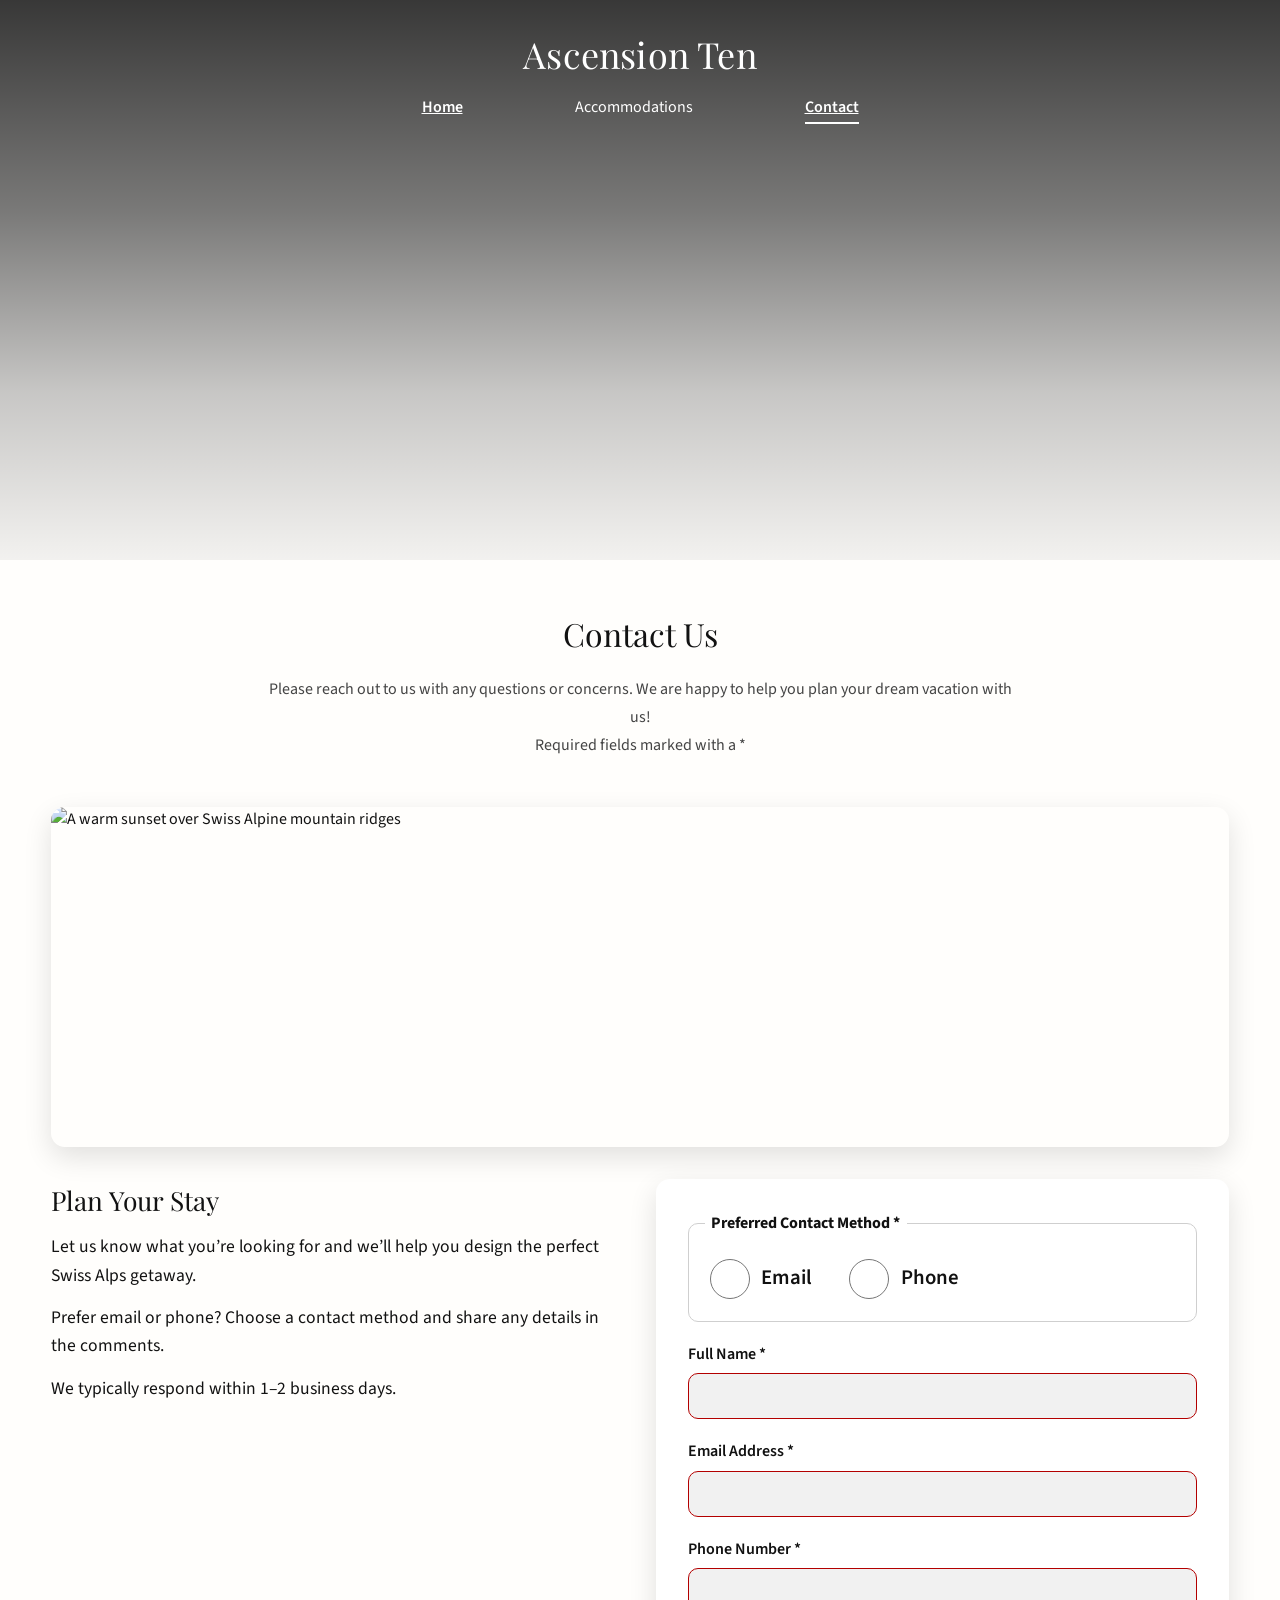
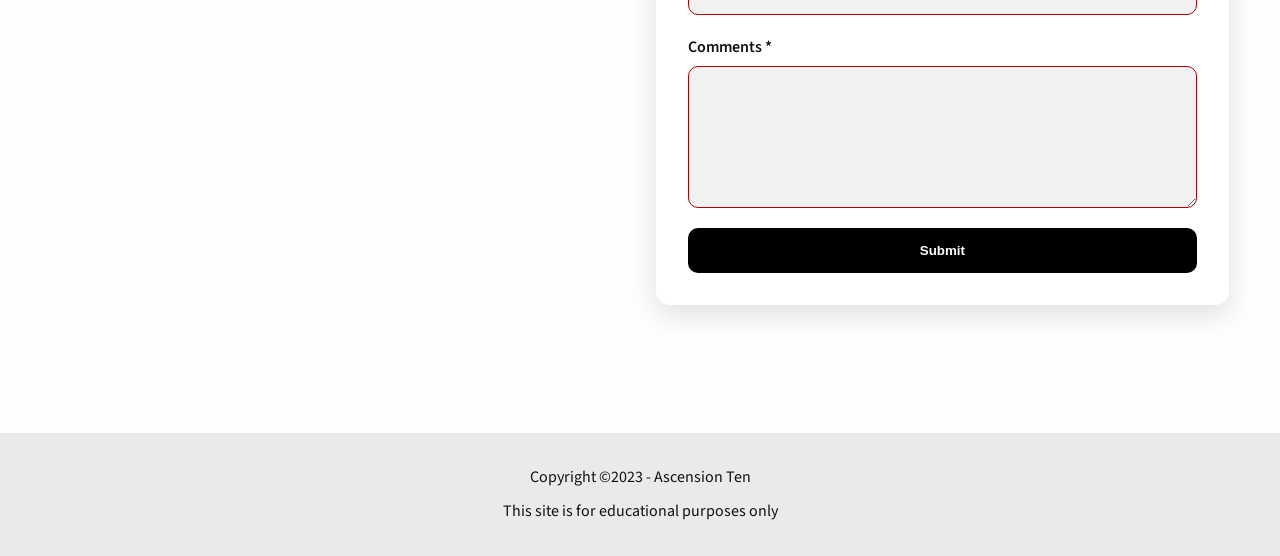
==== contact.html @ b1eeafda "Add files via upload uploaded files" ====
<!doctype html>
<html lang="en">
  <head>
    <meta charset="utf-8">
    <meta name="viewport" content="width=device-width, initial-scale=1">

    <title>Contact | Ascension Ten</title>

    <meta
      name="description"
      content="Please reach out to Ascension Ten with any questions or concerns so we can help plan your dream Swiss Alps vacation."
    >

    <!-- Favicon -->
    <link rel="icon" href="images/A10favicon.ico" type="image/x-icon">
    <link rel="shortcut icon" href="images/A10favicon.ico" type="image/x-icon">

    <!-- Google Fonts -->
    <link rel="preconnect" href="https://fonts.googleapis.com">
    <link rel="preconnect" href="https://fonts.gstatic.com" crossorigin>
    <link
      href="https://fonts.googleapis.com/css2?family=Playfair+Display:wght@600;700&family=Source+Sans+3:wght@400;600&display=swap"
      rel="stylesheet"
    >

    <!-- Stylesheet -->
    <link rel="stylesheet" href="styles.css">
  </head>

  <body>
    <a class="skip-link" href="#main">Skip to main content</a>

    <div class="page">
      <header class="site-header">
        <div class="container header-inner">
          <h1 class="site-title">
            <a href="index.html">Ascension Ten</a>
          </h1>

          <nav class="site-nav" aria-label="Primary navigation">
            <ul class="nav-list">
              <li><a href="index.html">Home</a></li>
              <li><span class="disabled-link" aria-disabled="true">Accommodations</span></li>
              <li><a href="contact.html" aria-current="page">Contact</a></li>
            </ul>
          </nav>
        </div>

        <!-- Decorative hero background via CSS -->
        <div class="hero hero--blank" role="presentation"></div>
      </header>

      <main id="main" class="site-main">
        <div class="container">
          <h2>Contact Us</h2>

          <p class="intro">
            Please reach out to us with any questions or concerns. We are happy to help you plan your dream vacation with us!
            <br>
            Required fields marked with a *
          </p>

          <figure class="contact-banner">
            <img
              src="images/swiss-sunset.jpg"
              alt="A warm sunset over Swiss Alpine mountain ridges"
              width="1200"
              height="800"
            >
          </figure>

          <section class="contact-grid" aria-label="Contact information and form">
            <section class="contact-info" aria-label="Contact information">
              <h3 class="contact-info-title">Plan Your Stay</h3>
              <p>Let us know what you’re looking for and we’ll help you design the perfect Swiss Alps getaway.</p>
              <p>Prefer email or phone? Choose a contact method and share any details in the comments.</p>
              <p>We typically respond within 1–2 business days.</p>
            </section>

            <form class="form" action="https://wp.zybooks.com/form-viewer.php" method="post" target="_blank">

              <fieldset class="fieldset">
                <legend>Preferred Contact Method *</legend>
                <div class="radio-group">
                  <label for="prefEmail">
                    <input id="prefEmail" name="preferredContact" type="radio" value="email" required>
                    Email
                  </label>
                  <label for="prefPhone">
                    <input id="prefPhone" name="preferredContact" type="radio" value="phone" required>
                    Phone
                  </label>
                </div>
              </fieldset>

              <div class="field">
                <label for="fullName">Full Name *</label>
                <input id="fullName" name="fullName" type="text" autocomplete="name" required>
              </div>

              <div class="field">
                <label for="email">Email Address *</label>
                <input id="email" name="email" type="email" autocomplete="email" required>
              </div>

              <div class="field">
                <label for="phone">Phone Number *</label>
                <input id="phone" name="phone" type="tel" autocomplete="tel" required>
              </div>

              <div class="field">
                <label for="comments">Comments *</label>
                <textarea id="comments" name="comments" rows="6" required></textarea>
              </div>

              <button class="btn" type="submit">Submit</button>
            </form>
          </section>
        </div>
      </main>

      <footer class="site-footer">
        <div class="container">
          <p>Copyright ©2023 - Ascension Ten</p>
          <p>This site is for educational purposes only</p>
        </div>
      </footer>
    </div>
  </body>
</html>
---- styles.css ----
/* http://meyerweb.com/eric/tools/css/reset/ 
   v2.0 | 20110126
   License: none (public domain)
*/
html, body, div, span, applet, object, iframe,
h1, h2, h3, h4, h5, h6, p, blockquote, pre,
a, abbr, acronym, address, big, cite, code,
del, dfn, em, img, ins, kbd, q, s, samp,
small, strike, strong, sub, sup, tt, var,
b, u, i, center,
dl, dt, dd, ol, ul, li,
fieldset, form, label, legend,
table, caption, tbody, tfoot, thead, tr, th, td,
article, aside, canvas, details, embed, 
figure, figcaption, footer, header, hgroup, 
menu, nav, output, ruby, section, summary,
time, mark, audio, video {
  margin: 0;
  padding: 0;
  border: 0;
  font-size: 100%;
  font: inherit;
  vertical-align: baseline;
}
article, aside, details, figcaption, figure, 
footer, header, hgroup, menu, nav, section {
  display: block;
}
body { line-height: 1; }
ol, ul { list-style: none; }
blockquote, q { quotes: none; }
blockquote:before, blockquote:after,
q:before, q:after { content: ""; content: none; }
table { border-collapse: collapse; border-spacing: 0; }

/* GLOBAL BOX SIZING */
*,
*::before,
*::after {
  box-sizing: border-box;
}

/* VARIABLES / BASE */
:root {
  /* REQUIRED fixed width: 1280px OR 1440px */
  --max-width: 1280px;
  --page-padding: 4%;

  --bg: #fffefc;
  --text: #121212;
  --muted: #444;

  --shadow: 0 10px 28px rgba(0, 0, 0, 0.12);
  --radius: 14px;
}

body {
  font-family: "Source Sans 3", system-ui, -apple-system, "Segoe UI", Roboto, Arial, sans-serif;
  background: var(--bg);
  color: var(--text);
  line-height: 1.6;
  font-size: 1rem;
}

img {
  max-width: 100%;
  height: auto;
  display: block;
}

.radio-group input[type="radio"] {
  width: 3em;
  height: 3em;
  accent-color: #333;
}

.page {
  min-height: 100vh;
  display: flex;
  flex-direction: column;
}

/* Fixed-width centered content */
.container {
  width: min(var(--max-width), calc(100% - (var(--page-padding) * 2)));
  margin: 0 auto;
}

.site-main {
  flex: 1;
  padding: 3rem 0 4rem;
}

/* ACCESSIBILITY */
.skip-link {
  position: absolute;
  left: -999px;
  top: auto;
  width: 1px;
  height: 1px;
  overflow: hidden;
}
.skip-link:focus {
  left: 1rem;
  top: 1rem;
  width: auto;
  height: auto;
  padding: 0.75rem 1rem;
  background: #fff;
  border: 2px solid #000;
  z-index: 1000;
}

/* HEADER + HERO (background image) */
.site-header {
  position: relative;
  background: url("images/swiss-valley.jpg") center/cover no-repeat;
  color: #fff;
  min-height: 560px;
  display: flex;
  flex-direction: column;
}

/* Overlay for readability */
.site-header::before {
  content: "";
  position: absolute;
  inset: 0;
  background: linear-gradient(
    to bottom,
    rgba(0, 0, 0, 0.78) 0%,
    rgba(0, 0, 0, 0.52) 38%,
    rgba(0, 0, 0, 0.22) 70%,
    rgba(0, 0, 0, 0.05) 100%
  );
  z-index: 0;
}

.header-inner,
.hero,
.hero-content {
  position: relative;
  z-index: 1;
}

.header-inner {
  padding: 1.6rem 0 1.25rem;
  display: flex;
  flex-direction: column;
  align-items: center;
  gap: 0.75rem;
  text-align: center;
}

.site-title {
  font-family: "Playfair Display", Georgia, serif;
  font-size: 2.25rem;
  letter-spacing: 0.2px;
}
.site-title a {
  color: #fff;
  text-decoration: none;
}

/* Navigation */
.nav-list {
  display: flex;
  gap: 7rem;
  justify-content: center;
  flex-wrap: wrap;
}

.site-nav a,
.site-nav a:visited {
  color: #fff;
  font-weight: 600;
  padding-bottom: 4px;
  border-bottom: 2px solid transparent;
}

.site-nav a:hover,
.site-nav a:focus-visible {
  outline: none;
  border-color: #fff;
}

.site-nav a[aria-current="page"] {
  border-color: #fff;
}

.site-nav a[aria-disabled="true"] {
  opacity: 0.65;
  pointer-events: none;
}

/* Hero content layout  */
.hero {
  flex: 1;
  display: flex;
  align-items: flex-end;
}
.hero-content {
  padding: 0 0 3.25rem;
}
.hero-kicker {
  font-size: 0.95rem;
  letter-spacing: 0.14em;
  text-transform: uppercase;
  opacity: 0.92;
  margin-bottom: 0.35rem;
}
.hero-tagline {
  font-family: "Playfair Display", Georgia, serif;
  font-weight: 700;
  font-size: clamp(2.3rem, 4.6vw, 3.7rem);
  line-height: 1.15;
  max-width: 20ch;
}

/* Contact page hero uses a blank element for spacing */
.hero--blank {
  flex: 1;
}

/* TYPOGRAPHY / INTRO */
h2 {
  font-family: "Playfair Display", Georgia, serif;
  font-size: 2rem;
  text-align: center;
  margin-bottom: 1rem;
}

h3 {
  font-family: "Playfair Display", Georgia, serif;
  font-size: 1.2rem;
  margin-bottom: 0.5rem;
}

.intro {
  max-width: 760px;
  margin: 0 auto 3rem;
  text-align: center;
  line-height: 1.75;
  color: var(--muted);
}

.intro-title {
  margin-bottom: 0.75rem;
}

.intro-text {
  color: var(--muted);
  font-size: 1.05rem;
}

/* INDEX: FEATURES */
.features {
  display: grid;
  grid-template-columns: 1fr 1fr;
  gap: 2rem;
}

.feature {
  background: #fff;
  border-radius: var(--radius);
  overflow: hidden;
  box-shadow: var(--shadow);
  padding-bottom: 1.5rem;
  transition: transform 0.18s ease;
}

.feature:hover {
  transform: translateY(-2px);
}

.feature img {
  width: 100%;
  height: 260px;
  object-fit: cover;
}

.feature-title {
  padding: 1rem 1.25rem 0.5rem;
  text-align: center;
  color: #111;
}

.feature-text {
  padding: 0 1.25rem;
  line-height: 1.65;
  color: #555;
}

/* CONTACT: BANNER + GRID */
.contact-banner {
  margin: 0 auto 2rem;
}
.contact-banner img {
  width: 100%;
  height: 340px;
  object-fit: cover;
  border-radius: var(--radius);
  box-shadow: var(--shadow);
}

.contact-grid {
  display: grid;
  grid-template-columns: 1fr 1fr;
  gap: 2rem;
  align-items: start;
  margin-top: 0.5rem;
}

/* Left column */
.contact-info-title {
  text-align: left;
  margin-bottom: 0.75rem;
}

.contact-info p + p {
  margin-top: 0.9rem;
}

/* FORM */
.form {
  background: #fff;
  padding: 2rem;
  border-radius: var(--radius);
  box-shadow: var(--shadow);
}

.field {
  margin-bottom: 1.25rem;
  display: flex;
  flex-direction: column;
}

label {
  font-weight: 600;
  margin-bottom: 0.35rem;
  color: #111;
}

input,
select,
textarea {
  padding: 0.8rem;
  border-radius: 10px;
  border: 1px solid #cfcfcf;
  font-family: inherit;
  background: #f1f1f1;
}

textarea {
  min-height: 140px;
  resize: vertical;
}

.fieldset {
  border: 1px solid #cfcfcf;
  padding: 1rem;
  border-radius: 10px;
  margin-bottom: 1.25rem;
}

.fieldset legend {
  font-weight: 700;
  padding: 0 0.4rem;
  color: #111;
}

/* Radios side-by-side */
.radio-group {
  display: flex;
  gap: 2rem;
  flex-wrap: wrap;
  margin-top: 0.2rem;
}

.radio-pill {
  display: flex;
  align-items: center;
  gap: 0.5rem;
  padding: 0.75rem 1rem;
  border: 1px solid #cfcfcf;
  border-radius: 10px;
  background: #f2f2f2;
  cursor: pointer;
  font-size: 2rem;
  line-height: 1.2;
}

.radio-pill input[type="radio"] {
  width: 2rem;
  height: 1.3em;
  margin: 0;
  accent-color: #333;
}

.radio-group label {
  display: flex;
  align-items: center;
  gap: 0.4em;
}

/* Font size for radio button labels */
.radio-group label {
  font-size: 1.3em;
}

/* Larger heading for Plan Your Stay section */
.contact-info-title {
  font-size: 1.5em;
}

/* Larger text for Plan Your Stay section */
.contact-info {
  font-size: 1.1em;
}

/* Form pseudo-class requirements */
input:focus-visible,
select:focus-visible,
textarea:focus-visible {
  outline: 3px solid #000;
  outline-offset: 2px;
}

input:invalid,
select:invalid,
textarea:invalid {
  border-color: #b30000;
}

/* Submit button hover + focus */
.btn {
  background: #000;
  color: #fff;
  padding: 0.95rem;
  border: none;
  border-radius: 10px;
  font-weight: 600;
  cursor: pointer;
  width: 100%;
  transition: background 0.2s ease, transform 0.2s ease;
}

.btn:hover {
  background: #333;
  transform: translateY(-1px);
}

.btn:focus-visible {
  outline: 3px solid #000;
  outline-offset: 3px;
}

/* FOOTER */
.site-footer {
  background: #eaeaea;
  padding: 2rem 0;
  text-align: center;
  margin-top: 4rem;
  color: #111;
}

.site-footer p + p {
  margin-top: 0.5rem;
}

/* RESPONSIVE */
@media (max-width: 900px) {
  .site-header {
    min-height: 460px;
  }

  .features {
    grid-template-columns: 1fr;
  }

  .contact-grid {
    grid-template-columns: 1fr;
  }

  .contact-banner img {
    height: 300px;
  }

  .hero-content {
    padding-bottom: 2.5rem;
  }
}

@media (max-width: 600px) {
  .nav-list {
    gap: 1.25rem;
  }

  .site-title {
    font-size: 2rem;
  }

  .header-inner {
    padding: 1.25rem 0 1rem;
  }
}
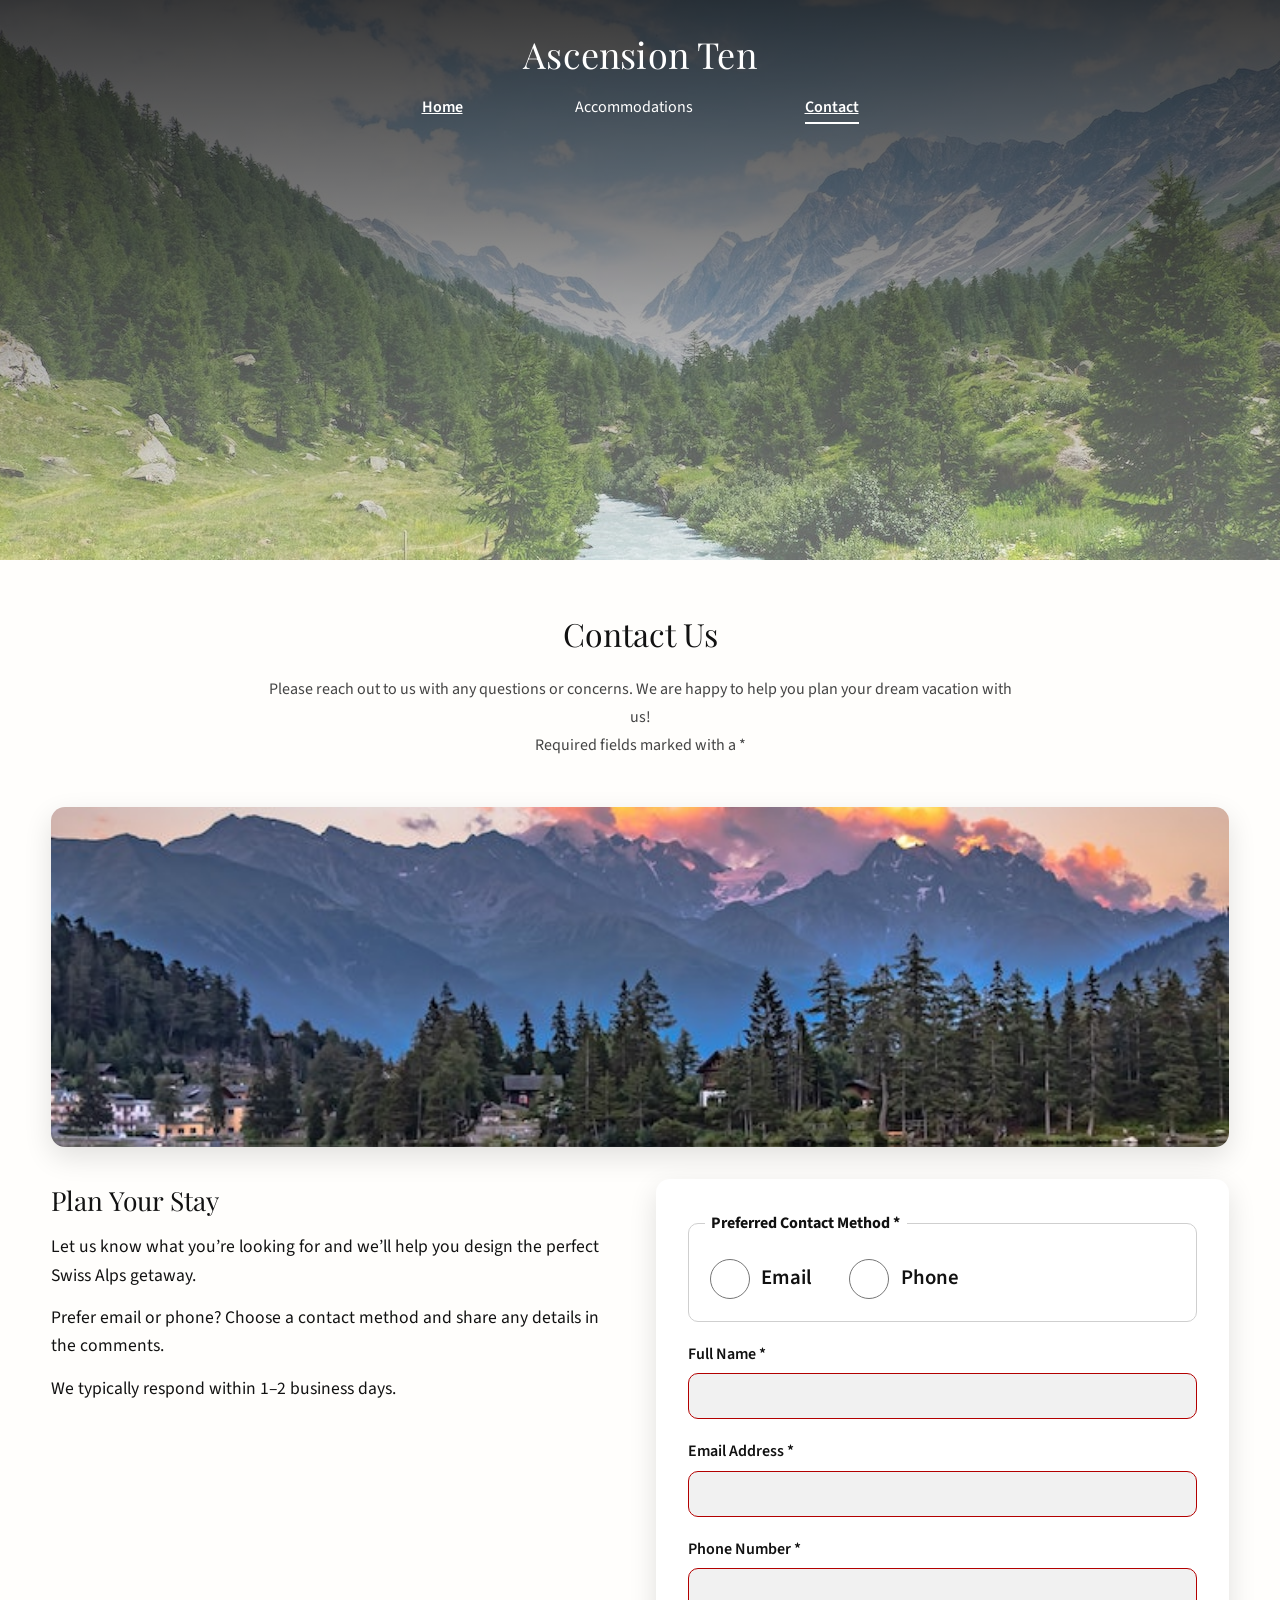
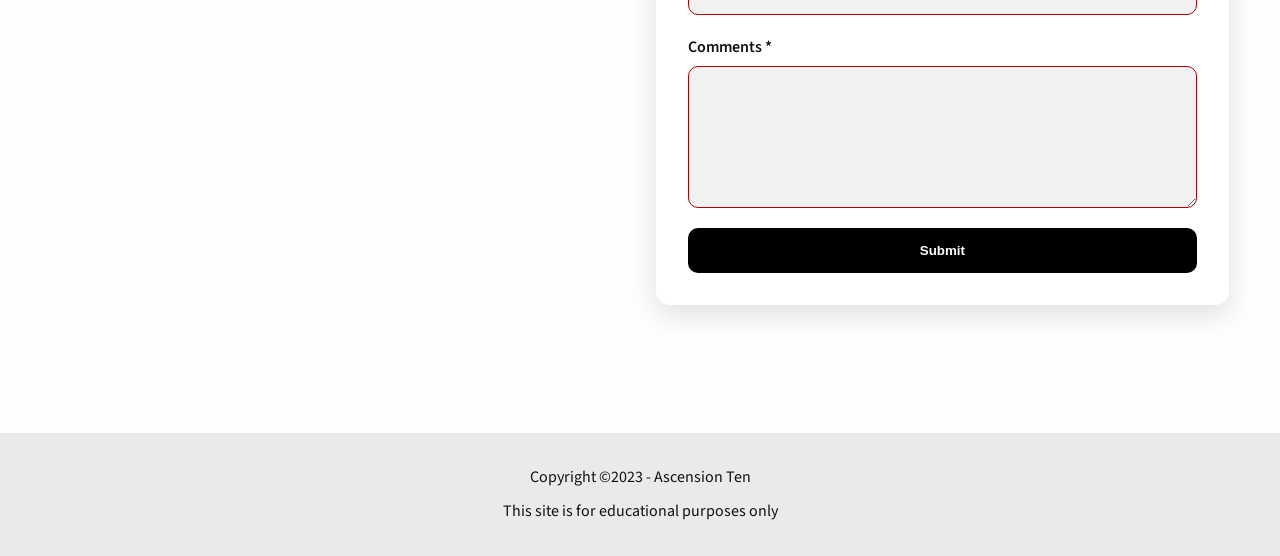
==== commit 6581ba47: "Favicon Fix Favicon fix" ====
--- a/contact.html
+++ b/contact.html
@@ -12,8 +12,8 @@
     >
 
     <!-- Favicon -->
-    <link rel="icon" href="images/A10favicon.ico" type="image/x-icon">
-    <link rel="shortcut icon" href="images/A10favicon.ico" type="image/x-icon">
+    <link rel="icon" href="/images/A10favicon.ico" type="image/x-icon">
+    <link rel="shortcut icon" href="/images/A10favicon.ico" type="image/x-icon">
 
     <!-- Google Fonts -->
     <link rel="preconnect" href="https://fonts.googleapis.com">
